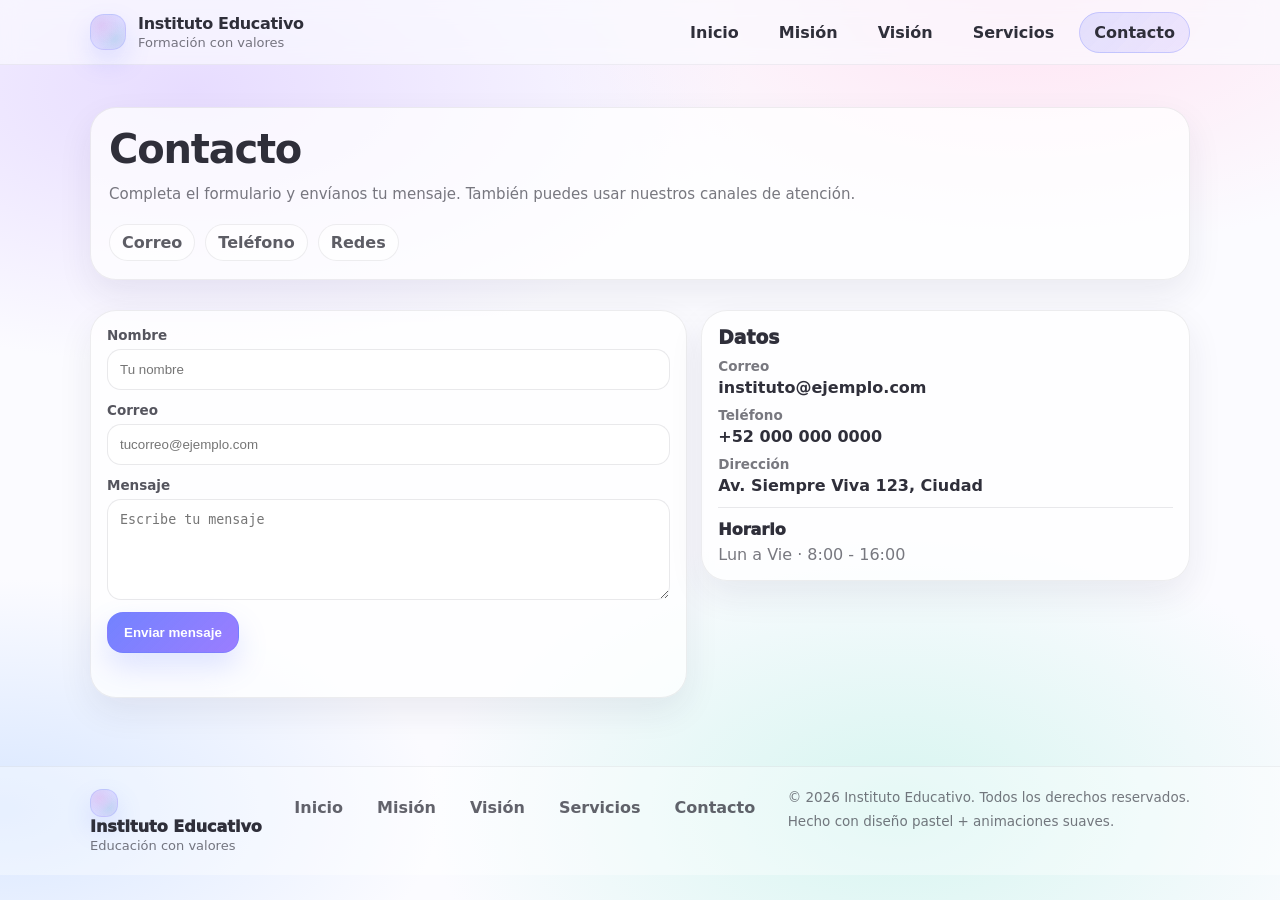
==== pages/contacto.html @ d0114185 "nuevo" ====
<!doctype html>
<html lang="es">
<head>
  <meta charset="utf-8" />
  <meta name="viewport" content="width=device-width, initial-scale=1" />
  <title>Instituto | Contacto</title>
  <link rel="stylesheet" href="../Style.css" />
</head>
<body>
  <a class="skip-link" href="#contenido">Saltar al contenido</a>

  <header class="site-header">
    <div class="container header-inner">
      <div class="brand">
        <div class="brand-mark" aria-hidden="true"></div>
        <div>
          <div class="brand-name">Instituto Educativo</div>
          <div class="brand-tag">Formación con valores</div>
        </div>
      </div>

      <button class="nav-toggle" id="navToggle" aria-label="Abrir menú" aria-expanded="false" aria-controls="siteNav">
        <span class="nav-toggle-lines" aria-hidden="true"></span>
      </button>

      <nav class="site-nav" id="siteNav" aria-label="Navegación principal">
        <ul class="nav-list">
          <li><a class="nav-link" href="../index.html" data-route="inicio">Inicio</a></li>
          <li><a class="nav-link" href="./mision.html" data-route="mision">Misión</a></li>
          <li><a class="nav-link" href="./vision.html" data-route="vision">Visión</a></li>
          <li><a class="nav-link" href="./servicios.html" data-route="servicios">Servicios</a></li>
          <li><a class="nav-link active" href="./contacto.html" data-route="contacto">Contacto</a></li>
        </ul>
      </nav>
    </div>
  </header>

  <main id="contenido" class="site-main">
    <section class="page-hero">
      <div class="container">
        <div class="page-hero-card card reveal">
          <h1>Contacto</h1>
          <p>
            Completa el formulario y envíanos tu mensaje. También puedes usar nuestros canales de atención.
          </p>
          <div class="pill-row" aria-label="Canales">
            <span class="pill">Correo</span>
            <span class="pill">Teléfono</span>
            <span class="pill">Redes</span>
          </div>
        </div>
      </div>
    </section>

    <section class="section">
      <div class="container">
        <div class="contact-grid">
          <form class="contact-card card reveal" id="contactForm">
            <div class="form-row">
              <label for="nombre">Nombre</label>
              <input id="nombre" name="nombre" type="text" placeholder="Tu nombre" required />
            </div>
            <div class="form-row">
              <label for="correo">Correo</label>
              <input id="correo" name="correo" type="email" placeholder="tucorreo@ejemplo.com" required />
            </div>
            <div class="form-row">
              <label for="mensaje">Mensaje</label>
              <textarea id="mensaje" name="mensaje" rows="5" placeholder="Escribe tu mensaje" required></textarea>
            </div>
            <button class="btn btn-primary" type="submit">Enviar mensaje</button>
            <p class="form-note muted" id="formNote" aria-live="polite"></p>
          </form>

          <aside class="contact-aside card reveal">
            <h3>Datos</h3>
            <div class="aside-item">
              <div class="aside-label">Correo</div>
              <div class="aside-value">instituto@ejemplo.com</div>
            </div>
            <div class="aside-item">
              <div class="aside-label">Teléfono</div>
              <div class="aside-value">+52 000 000 0000</div>
            </div>
            <div class="aside-item">
              <div class="aside-label">Dirección</div>
              <div class="aside-value">Av. Siempre Viva 123, Ciudad</div>
            </div>
            <div class="aside-divider"></div>
            <div class="aside-callout">
              <div class="aside-callout-title">Horario</div>
              <div class="muted">Lun a Vie · 8:00 - 16:00</div>
            </div>
          </aside>
        </div>
      </div>
    </section>
  </main>

  <footer class="site-footer">
    <div class="container footer-inner">
      <div class="footer-brand">
        <div class="brand-mark small" aria-hidden="true"></div>
        <div>
          <div class="footer-title">Instituto Educativo</div>
          <div class="footer-sub">Educación con valores</div>
        </div>
      </div>

      <div class="footer-links">
        <a href="../index.html">Inicio</a>
        <a href="./mision.html">Misión</a>
        <a href="./vision.html">Visión</a>
        <a href="./servicios.html">Servicios</a>
        <a href="./contacto.html">Contacto</a>
      </div>

      <div class="footer-meta">
        <div>© <span id="year"></span> Instituto Educativo. Todos los derechos reservados.</div>
        <div class="muted">Hecho con diseño pastel + animaciones suaves.</div>
      </div>
    </div>
  </footer>

  <script src="../Script.js"></script>
</body>
</html>
---- Style.css ----
:root{
  --bg: #fbfbff;
  --card: rgba(255,255,255,.72);
  --text: #2f2f3a;
  --muted: rgba(47,47,58,.65);

  /* pasteles */
  --p1:#d7f5f0; /* menta claro */
  --p2:#e7dcff; /* lavanda */
  --p3:#ffe4f3; /* rosa */
  --p4:#fff1d6; /* durazno/crema */
  --p5:#d9e7ff; /* celeste */

  --primary:#6b7cff;
  --primary-2:#8d6bff;
  --ring: rgba(107,124,255,.35);

  --shadow: 0 16px 40px rgba(35, 43, 78, .12);
  --shadow-soft: 0 10px 30px rgba(35, 43, 78, .10);
  --radius-xl: 26px;
  --radius-lg: 18px;
  --radius-md: 14px;

  --container: 1100px;
}

*{ box-sizing: border-box; }
html{ scroll-behavior: smooth; }
body{
  margin:0;
  font-family: ui-sans-serif, system-ui, -apple-system, Segoe UI, Roboto, Arial, "Noto Sans", "Helvetica Neue";
  color: var(--text);
  background:
    radial-gradient(1000px 500px at 15% 10%, var(--p2) 0%, transparent 55%),
    radial-gradient(900px 460px at 80% 0%, var(--p3) 0%, transparent 55%),
    radial-gradient(850px 520px at 70% 90%, var(--p1) 0%, transparent 55%),
    radial-gradient(800px 420px at 0% 90%, var(--p5) 0%, transparent 55%),
    var(--bg);
  min-height:100vh;
}

.container{
  width: min(var(--container), calc(100% - 40px));
  margin: 0 auto;
}

.skip-link{
  position:absolute;
  left:-999px;
  top: 10px;
  background: #fff;
  color: var(--text);
  padding: 10px 12px;
  border-radius: 12px;
  box-shadow: var(--shadow-soft);
  z-index: 999;
}
.skip-link:focus{
  left: 16px;
  outline: 3px solid var(--ring);
}

/* Header */
.site-header{
  position: sticky;
  top: 0;
  z-index: 50;
  backdrop-filter: blur(10px);
  background: rgba(251,251,255,.65);
  border-bottom: 1px solid rgba(47,47,58,.06);
}
.header-inner{
  display:flex;
  align-items:center;
  justify-content: space-between;
  padding: 14px 0;
  gap: 16px;
}

.brand{ display:flex; align-items:center; gap: 12px; }
.brand-mark{
  width: 36px; height: 36px;
  border-radius: 14px;
  background:
    linear-gradient(135deg, rgba(107,124,255,.25), rgba(141,107,255,.25)),
    radial-gradient(circle at 30% 30%, var(--p3), transparent 58%),
    radial-gradient(circle at 70% 70%, var(--p1), transparent 58%),
    rgba(255,255,255,.6);
  box-shadow: 0 12px 26px rgba(107,124,255,.18);
  border: 1px solid rgba(107,124,255,.18);
}
.brand-mark.small{ width: 28px; height: 28px; border-radius: 12px; }

.brand-name{ font-weight: 850; letter-spacing: -0.02em; }
.brand-tag{ color: var(--muted); font-size: 13px; margin-top: 2px; }

/* Nav */
.site-nav{ display:block; }
.nav-list{
  list-style:none;
  display:flex;
  gap: 10px;
  margin:0;
  padding:0;
  align-items:center;
}
.nav-link{
  text-decoration:none;
  color: var(--text);
  padding: 10px 14px;
  border-radius: 999px;
  border: 1px solid transparent;
  transition: transform .2s ease, background .2s ease, border-color .2s ease;
  font-weight: 650;
}
.nav-link:hover{
  transform: translateY(-1px);
  background: rgba(255,255,255,.6);
  border-color: rgba(107,124,255,.22);
}
.nav-link.active{
  background: linear-gradient(135deg, rgba(107,124,255,.18), rgba(141,107,255,.12));
  border-color: rgba(107,124,255,.28);
}

.nav-toggle{
  display:none;
  border: 1px solid rgba(47,47,58,.10);
  background: rgba(255,255,255,.55);
  border-radius: 14px;
  width: 44px;
  height: 44px;
  align-items:center;
  justify-content:center;
  cursor:pointer;
  box-shadow: 0 10px 24px rgba(35, 43, 78, .08);
}
.nav-toggle-lines{
  width: 18px; height: 12px;
  position: relative;
  display:block;
}
.nav-toggle-lines::before,
.nav-toggle-lines::after{
  content:"";
  position:absolute;
  left:0; right:0;
  height: 2px;
  background: rgba(47,47,58,.75);
  border-radius: 999px;
}
.nav-toggle-lines::before{ top: 0; }
.nav-toggle-lines::after{ bottom: 0; }

.nav-toggle-lines{
  background: rgba(47,47,58,.75);
  height: 2px;
  top: 0;
  border-radius: 999px;
}

/* Main */
.site-main{ padding: 26px 0 44px; }

.hero{ padding: 18px 0 14px; }
.hero-grid{
  display:grid;
  grid-template-columns: 1.2fr .8fr;
  gap: 22px;
  align-items: stretch;
}

.hero-copy{
  padding: 18px;
  border-radius: var(--radius-xl);
}

.eyebrow{
  margin:0 0 10px;
  font-weight: 750;
  color: rgba(47,47,58,.65);
}
.hero-title{
  margin:0;
  font-size: clamp(30px, 3.8vw, 44px);
  line-height: 1.05;
  letter-spacing: -0.03em;
}
.accent{
  background: linear-gradient(90deg, var(--primary), var(--primary-2));
  -webkit-background-clip: text;
  background-clip: text;
  color: transparent;
}
.hero-subtitle{
  margin: 14px 0 18px;
  color: var(--muted);
  font-size: 15.5px;
  line-height: 1.6;
}

.hero-actions{ display:flex; gap: 12px; flex-wrap: wrap; margin: 18px 0; }

.btn{
  display:inline-flex;
  align-items:center;
  justify-content:center;
  gap: 10px;
  text-decoration:none;
  padding: 12px 16px;
  border-radius: 16px;
  font-weight: 750;
  border: 1px solid rgba(47,47,58,.10);
  transition: transform .2s ease, box-shadow .2s ease, background .2s ease, border-color .2s ease;
}
.btn:focus{ outline: 3px solid var(--ring); outline-offset: 2px; }
.btn-primary{
  background: linear-gradient(135deg, rgba(107,124,255,.95), rgba(141,107,255,.88));
  color: #fff;
  border-color: rgba(107,124,255,.35);
  box-shadow: 0 14px 30px rgba(107,124,255,.20);
}
.btn-primary:hover{ transform: translateY(-2px); box-shadow: 0 18px 44px rgba(107,124,255,.25); }

.btn-ghost{
  background: rgba(255,255,255,.6);
  color: var(--text);
}
.btn-ghost:hover{ transform: translateY(-2px); background: rgba(255,255,255,.8); border-color: rgba(107,124,255,.25); }

/* Cards */
.card{
  background: var(--card);
  border: 1px solid rgba(47,47,58,.08);
  box-shadow: 0 14px 34px rgba(35, 43, 78, .08);
  border-radius: var(--radius-xl);
}

.glass{
  backdrop-filter: blur(12px);
}

.panel{
  padding: 18px;
  position: relative;
  overflow:hidden;
}
.panel::before{
  content:"";
  position:absolute;
  inset:-2px;
  background: radial-gradient(500px 200px at 20% 10%, rgba(231,220,255,.7), transparent 55%),
              radial-gradient(420px 180px at 90% 60%, rgba(255,228,243,.6), transparent 55%);
  opacity:.9;
  z-index:0;
}
.panel > *{ position:relative; z-index:1; }

.panel-title{ font-weight: 900; margin-bottom: 10px; }
.value-list{ margin: 0; padding-left: 18px; color: rgba(47,47,58,.72); }
.value-list li{ margin: 8px 0; }
.panel-foot{ margin-top: 14px; color: var(--muted); font-size: 13.5px; }

.hero-visual{ position:relative; min-height: 360px; }

.blob{
  position:absolute;
  width: 210px; height: 210px;
  border-radius: 999px;
  filter: blur(0px);
  opacity: .85;
  animation: floaty 7s ease-in-out infinite;
}
.blob-1{ background: radial-gradient(circle at 30% 30%, rgba(255,228,243,.95), rgba(255,228,243,.10) 60%), rgba(255,228,243,.2); left: -18px; top: 10px; animation-duration: 7.5s; }
.blob-2{ background: radial-gradient(circle at 30% 30%, rgba(231,220,255,.95), rgba(231,220,255,.10) 60%), rgba(231,220,255,.2); right: -10px; top: 40px; animation-duration: 6.7s; }
.blob-3{ background: radial-gradient(circle at 30% 30%, rgba(215,245,240,.95), rgba(215,245,240,.10) 60%), rgba(215,245,240,.2); left: 30px; bottom: -30px; animation-duration: 8.2s; }

@keyframes floaty{
  0%,100%{ transform: translateY(0) translateX(0) scale(1); }
  50%{ transform: translateY(-10px) translateX(8px) scale(1.02); }
}

.hero-visual .panel{ position:absolute; inset: 66px 0 0 0; margin: 0 auto; width: calc(100% - 10px); }

.hero-stats{
  display:flex;
  gap: 12px;
  flex-wrap: wrap;
  margin-top: 18px;
}
.stat{ padding: 14px 16px; border-radius: 18px; width: 160px; }
.stat-value{ font-weight: 950; font-size: 22px; letter-spacing: -0.02em; }
.stat-label{ color: var(--muted); margin-top: 6px; font-size: 13.5px; }

.section{ padding: 24px 0; }
.section-head{ display:flex; align-items:flex-end; justify-content: space-between; gap: 14px; margin-bottom: 16px; }
.section-title{ margin:0; font-size: 22px; font-weight: 950; letter-spacing:-0.02em; }
.section-subtitle{ margin:0; color: var(--muted); font-size: 14.5px; }

.cards-grid{
  display:grid;
  grid-template-columns: repeat(4, 1fr);
  gap: 14px;
}
.info-card{ padding: 16px; border-radius: var(--radius-xl); }
.info-card h3{ margin: 8px 0 8px; font-size: 16px; font-weight: 900; }
.info-card p{ margin: 0 0 14px; color: var(--muted); line-height:1.55; font-size: 14.5px; }

.text-link{ text-decoration:none; font-weight: 850; color: var(--primary); }
.text-link:hover{ text-decoration: underline; }

.reveal{ opacity: 0; transform: translateY(14px); }
.reveal.is-visible{ opacity: 1; transform: translateY(0); transition: opacity .6s ease, transform .6s ease; }

/* Page hero */
.page-hero{ padding: 16px 0 6px; }
.page-hero-card{ padding: 18px; }
.page-hero-card h1{ margin: 0 0 10px; font-size: clamp(28px, 3.5vw, 40px); letter-spacing: -0.03em; }
.page-hero-card p{ margin: 0 0 16px; color: var(--muted); line-height: 1.7; font-size: 15px; }

.pill-row{ display:flex; flex-wrap: wrap; gap: 10px; }
.pill{
  padding: 8px 12px;
  border-radius: 999px;
  background: rgba(255,255,255,.62);
  border: 1px solid rgba(47,47,58,.08);
  font-weight: 750;
  color: rgba(47,47,58,.78);
}

/* Contact */
.contact-grid{ display:grid; grid-template-columns: 1.1fr .9fr; gap: 14px; align-items:start; }
.contact-card{ padding: 16px; }
.form-row{ display:flex; flex-direction:column; gap: 6px; margin-bottom: 12px; }
label{ font-weight: 800; font-size: 13.5px; color: rgba(47,47,58,.82); }
input, textarea{
  width:100%;
  padding: 12px 12px;
  border-radius: 14px;
  border: 1px solid rgba(47,47,58,.10);
  background: rgba(255,255,255,.7);
  outline: none;
}
input:focus, textarea:focus{ border-color: rgba(107,124,255,.35); box-shadow: 0 0 0 4px rgba(107,124,255,.14); }
.form-note{ margin: 10px 0 0; min-height: 18px; }

.contact-aside{ padding: 16px; }
.contact-aside h3{ margin: 0 0 10px; font-weight: 950; }
.aside-item{ margin: 10px 0; }
.aside-label{ color: var(--muted); font-size: 13.5px; font-weight: 750; }
.aside-value{ font-weight: 850; margin-top: 4px; }
.aside-divider{ height:1px; background: rgba(47,47,58,.10); margin: 12px 0; }
.aside-callout-title{ font-weight: 950; margin-bottom: 6px; }

.cta-row{ margin-top: 14px; }
.cta{ padding: 18px; display:flex; align-items:flex-start; justify-content: space-between; gap: 14px; }
.cta-title{ font-weight: 950; font-size: 18px; }
.cta-sub{ color: var(--muted); margin-top: 6px; }

.site-footer{
  border-top: 1px solid rgba(47,47,58,.06);
  padding: 22px 0;
  background: rgba(255,255,255,.35);
}
.footer-inner{ display:flex; align-items:flex-start; justify-content: space-between; gap: 18px; flex-wrap: wrap; }
.footer-links{ display:flex; gap: 12px; flex-wrap: wrap; }
.footer-links a{ color: rgba(47,47,58,.75); text-decoration:none; font-weight: 800; padding: 8px 10px; border-radius: 14px; border: 1px solid transparent; }
.footer-links a:hover{ background: rgba(255,255,255,.65); border-color: rgba(107,124,255,.22); }
.footer-meta{ color: var(--muted); font-size: 13.5px; display:flex; flex-direction:column; gap: 8px; }
.muted{ color: var(--muted); }
.footer-sub{ color: var(--muted); font-size: 13px; margin-top: 2px; }
.footer-title{ font-weight: 950; }

/* Responsive */
@media (max-width: 980px){
  .hero-grid{ grid-template-columns: 1fr; }
  .hero-visual{ min-height: 320px; }
  .cards-grid{ grid-template-columns: repeat(2, 1fr); }
  .contact-grid{ grid-template-columns: 1fr; }
}

@media (max-width: 720px){
  .site-nav{ display:none; }
  .nav-toggle{ display:flex; }

  /* Mobile menu */
  .site-nav.is-open{
    display:block;
    position:absolute;
    left: 20px;
    right: 20px;
    top: 78px;
    background: rgba(255,255,255,.75);
    backdrop-filter: blur(12px);
    border: 1px solid rgba(47,47,58,.08);
    border-radius: var(--radius-xl);
    padding: 14px;
    box-shadow: var(--shadow);
  }
  .nav-list{ flex-direction: column; align-items: stretch; }
  .nav-link{ width:100%; text-align:center; }

  .cards-grid{ grid-template-columns: 1fr; }
  .hero-stats{ gap: 10px; }
  .stat{ width: 100%; }
  .section-head{ flex-direction:column; align-items:flex-start; }
  .cta{ flex-direction:column; align-items:flex-start; }
}
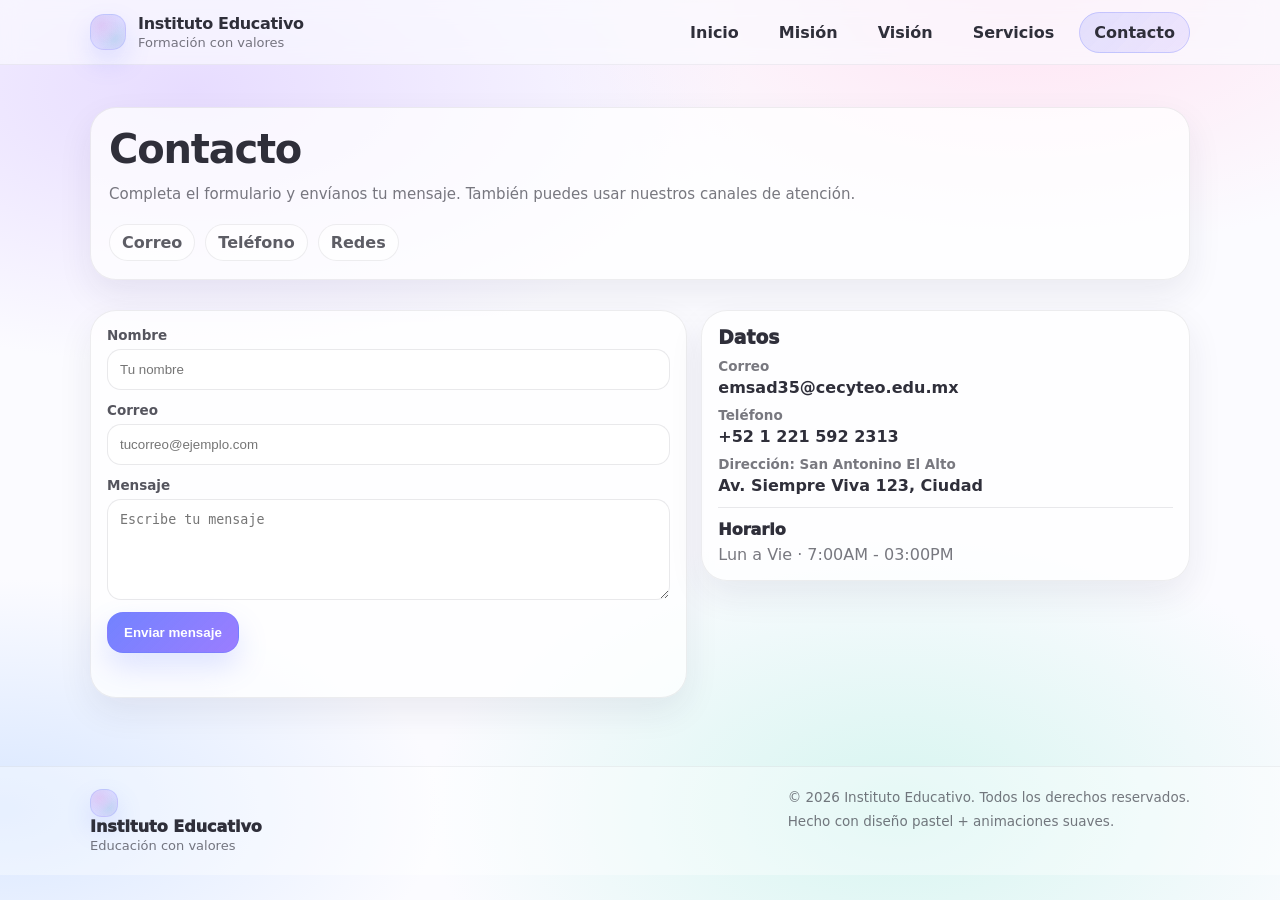
==== commit 57949de1: "hi" ====
--- a/pages/contacto.html
+++ b/pages/contacto.html
@@ -76,20 +76,20 @@
             <h3>Datos</h3>
             <div class="aside-item">
               <div class="aside-label">Correo</div>
-              <div class="aside-value">instituto@ejemplo.com</div>
+              <div class="aside-value">emsad35@cecyteo.edu.mx</div>
             </div>
             <div class="aside-item">
               <div class="aside-label">Teléfono</div>
-              <div class="aside-value">+52 000 000 0000</div>
+              <div class="aside-value">+52 1 221 592 2313</div>
             </div>
             <div class="aside-item">
-              <div class="aside-label">Dirección</div>
+              <div class="aside-label">Dirección: San Antonino El Alto</div>
               <div class="aside-value">Av. Siempre Viva 123, Ciudad</div>
             </div>
             <div class="aside-divider"></div>
             <div class="aside-callout">
               <div class="aside-callout-title">Horario</div>
-              <div class="muted">Lun a Vie · 8:00 - 16:00</div>
+              <div class="muted">Lun a Vie · 7:00AM - 03:00PM</div>
             </div>
           </aside>
         </div>
@@ -107,13 +107,7 @@
         </div>
       </div>
 
-      <div class="footer-links">
-        <a href="../index.html">Inicio</a>
-        <a href="./mision.html">Misión</a>
-        <a href="./vision.html">Visión</a>
-        <a href="./servicios.html">Servicios</a>
-        <a href="./contacto.html">Contacto</a>
-      </div>
+     
 
       <div class="footer-meta">
         <div>© <span id="year"></span> Instituto Educativo. Todos los derechos reservados.</div>
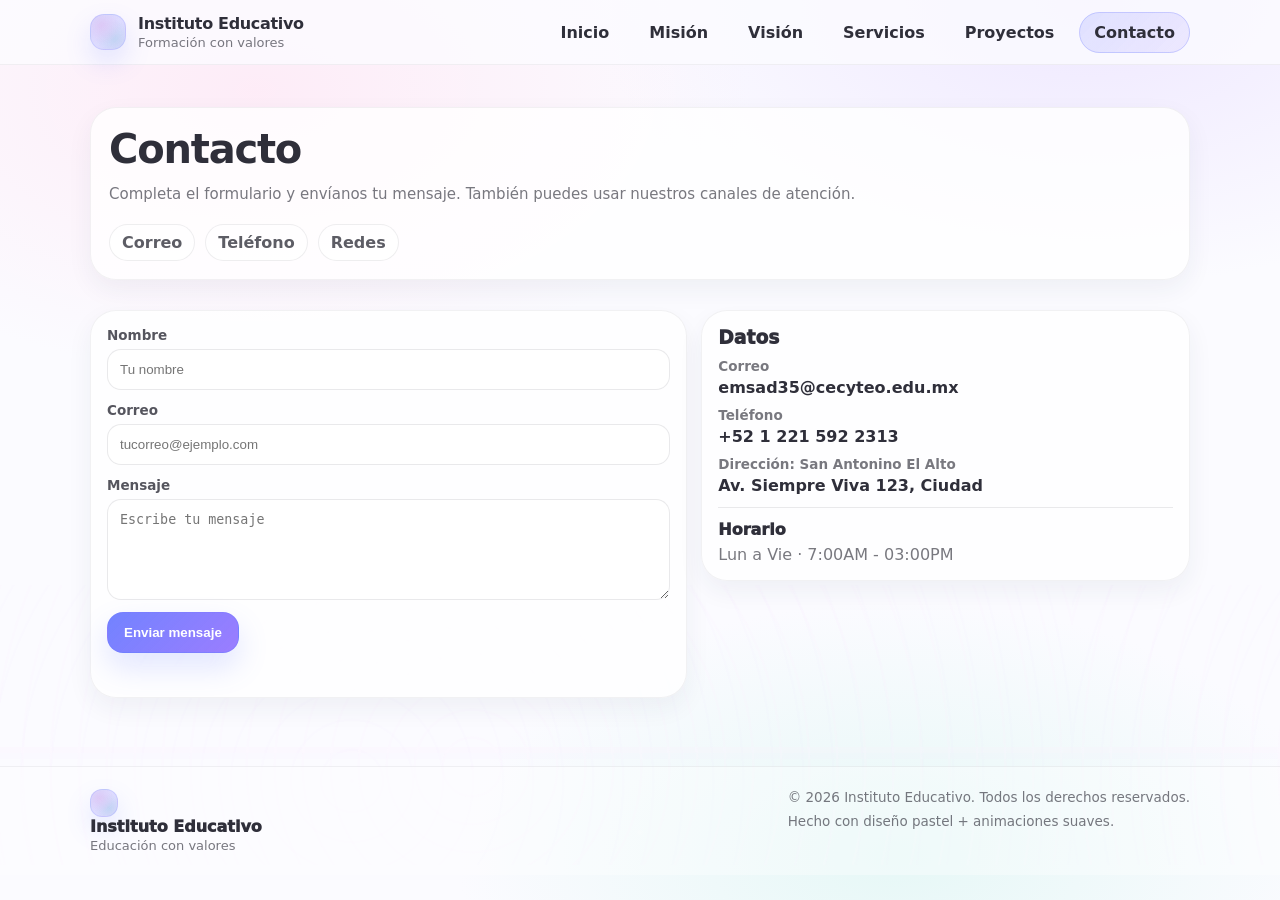
==== commit 5744d446: "u" ====
--- a/pages/contacto.html
+++ b/pages/contacto.html
@@ -7,7 +7,13 @@
   <link rel="stylesheet" href="../Style.css" />
 </head>
 <body>
+  <div class="waves-bg" aria-hidden="true">
+    <div class="waves-layer waves-1"></div>
+    <div class="waves-layer waves-2"></div>
+  </div>
+
   <a class="skip-link" href="#contenido">Saltar al contenido</a>
+
 
   <header class="site-header">
     <div class="container header-inner">
@@ -29,7 +35,9 @@
           <li><a class="nav-link" href="./mision.html" data-route="mision">Misión</a></li>
           <li><a class="nav-link" href="./vision.html" data-route="vision">Visión</a></li>
           <li><a class="nav-link" href="./servicios.html" data-route="servicios">Servicios</a></li>
+          <li><a class="nav-link" href="./proyectos.html" data-route="proyectos">Proyectos</a></li>
           <li><a class="nav-link active" href="./contacto.html" data-route="contacto">Contacto</a></li>
+
         </ul>
       </nav>
     </div>
--- a/Style.css
+++ b/Style.css
@@ -30,14 +30,97 @@
   margin:0;
   font-family: ui-sans-serif, system-ui, -apple-system, Segoe UI, Roboto, Arial, "Noto Sans", "Helvetica Neue";
   color: var(--text);
+
+  /* Fondo pastel animado (rosa/azul/morados) */
   background:
-    radial-gradient(1000px 500px at 15% 10%, var(--p2) 0%, transparent 55%),
-    radial-gradient(900px 460px at 80% 0%, var(--p3) 0%, transparent 55%),
-    radial-gradient(850px 520px at 70% 90%, var(--p1) 0%, transparent 55%),
-    radial-gradient(800px 420px at 0% 90%, var(--p5) 0%, transparent 55%),
+    radial-gradient(900px 520px at 20% 10%, rgba(255,228,243,.65) 0%, rgba(255,255,255,0) 55%),
+    radial-gradient(900px 520px at 85% 0%, rgba(231,220,255,.62) 0%, rgba(255,255,255,0) 55%),
+    radial-gradient(800px 460px at 70% 95%, rgba(215,245,240,.58) 0%, rgba(255,255,255,0) 55%),
     var(--bg);
+
   min-height:100vh;
-}
+  background-attachment: fixed;
+  animation: bgDrift 16s ease-in-out infinite alternate;
+}
+
+@keyframes bgDrift{
+  0%{
+    background-position: 0% 0%, 100% 0%, 70% 100%, 0 0;
+    filter: saturate(1) brightness(1);
+  }
+  100%{
+    background-position: 10% 20%, 90% 5%, 60% 90%, 0 0;
+    filter: saturate(1.06) brightness(1.02);
+  }
+}
+
+/* Ondas suaves detrás del contenido */
+.waves-bg{
+  position: fixed;
+  inset: 0;
+  pointer-events: none;
+  z-index: -1;
+}
+.waves-layer{
+  position: absolute;
+  left: -10%;
+  right: -10%;
+  height: 55vh;
+  bottom: -20vh;
+  /* más visible para que se vean brillitos */
+  opacity: 0.55;
+  background-repeat: repeat-x;
+  background-size: 1200px 280px;
+  filter: saturate(1.06) brightness(1.05);
+  mix-blend-mode: normal;
+}
+
+
+/* línea/contorno brillante */
+.waves-layer::before{
+  content:"";
+  position:absolute;
+  inset: 0;
+  background:
+    radial-gradient(circle at 20% 50%, rgba(255,255,255,.65) 0 2px, transparent 3px),
+    radial-gradient(circle at 50% 50%, rgba(255,255,255,.55) 0 2px, transparent 3px),
+    radial-gradient(circle at 80% 50%, rgba(255,255,255,.45) 0 2px, transparent 3px);
+  opacity: .55;
+  filter: blur(1px);
+}
+
+.waves-1{
+  background-image:
+    linear-gradient(transparent 0 58%, rgba(255,228,243,.28) 58% 60%, transparent 60%),
+    repeating-radial-gradient(circle at 50% 65%, rgba(255,228,243,.25) 0 2px, transparent 3px 28px);
+  animation: waveMove1 12s ease-in-out infinite;
+}
+.waves-2{
+  opacity: 0.25;
+  background-image:
+    linear-gradient(transparent 0 60%, rgba(231,220,255,.30) 60% 62%, transparent 62%),
+    repeating-radial-gradient(circle at 40% 70%, rgba(231,220,255,.22) 0 2px, transparent 3px 30px);
+  animation: waveMove2 16s ease-in-out infinite;
+}
+
+@keyframes waveMove1{
+  0%{ transform: translateX(0) translateY(0); }
+  50%{ transform: translateX(-3%) translateY(-10px); }
+  100%{ transform: translateX(0) translateY(0); }
+}
+@keyframes waveMove2{
+  0%{ transform: translateX(0) translateY(0); }
+  50%{ transform: translateX(3%) translateY(-14px); }
+  100%{ transform: translateX(0) translateY(0); }
+}
+
+@media (prefers-reduced-motion: reduce){
+  .waves-layer{ animation: none !important; }
+  body{ animation: none !important; }
+}
+
+
+
 
 .container{
   width: min(var(--container), calc(100% - 40px));
@@ -65,10 +148,11 @@
   position: sticky;
   top: 0;
   z-index: 50;
-  backdrop-filter: blur(10px);
-  background: rgba(251,251,255,.65);
+  backdrop-filter: blur(0px);
+  background: rgba(251,251,255,.78);
   border-bottom: 1px solid rgba(47,47,58,.06);
 }
+
 .header-inner{
   display:flex;
   align-items:center;
@@ -230,15 +314,18 @@
 
 /* Cards */
 .card{
-  background: var(--card);
-  border: 1px solid rgba(47,47,58,.08);
-  box-shadow: 0 14px 34px rgba(35, 43, 78, .08);
+  background: rgba(255,255,255,.78);
+  border: 1px solid rgba(47,47,58,.06);
+  box-shadow: 0 10px 26px rgba(35, 43, 78, .06);
   border-radius: var(--radius-xl);
 }
 
+
 .glass{
-  backdrop-filter: blur(12px);
-}
+  /* menos efecto para que se vea más simple */
+  backdrop-filter: blur(6px);
+}
+
 
 .panel{
   padding: 18px;
@@ -268,17 +355,23 @@
   width: 210px; height: 210px;
   border-radius: 999px;
   filter: blur(0px);
-  opacity: .85;
-  animation: floaty 7s ease-in-out infinite;
-}
-.blob-1{ background: radial-gradient(circle at 30% 30%, rgba(255,228,243,.95), rgba(255,228,243,.10) 60%), rgba(255,228,243,.2); left: -18px; top: 10px; animation-duration: 7.5s; }
-.blob-2{ background: radial-gradient(circle at 30% 30%, rgba(231,220,255,.95), rgba(231,220,255,.10) 60%), rgba(231,220,255,.2); right: -10px; top: 40px; animation-duration: 6.7s; }
-.blob-3{ background: radial-gradient(circle at 30% 30%, rgba(215,245,240,.95), rgba(215,245,240,.10) 60%), rgba(215,245,240,.2); left: 30px; bottom: -30px; animation-duration: 8.2s; }
-
+  opacity: .12;
+  animation: none;
+}
+
+
+.blob-1{ background: radial-gradient(circle at 30% 30%, rgba(255,228,243,.65), rgba(255,228,243,.06) 60%), rgba(255,228,243,.10); left: -18px; top: 10px; animation-duration: 7.5s; }
+.blob-2{ background: radial-gradient(circle at 30% 30%, rgba(231,220,255,.60), rgba(231,220,255,.06) 60%), rgba(231,220,255,.10); right: -10px; top: 40px; animation-duration: 6.7s; }
+.blob-3{ background: radial-gradient(circle at 30% 30%, rgba(215,245,240,.60), rgba(215,245,240,.06) 60%), rgba(215,245,240,.10); left: 30px; bottom: -30px; animation-duration: 8.2s; }
+
+
+/* Animación deshabilitada (las blobs ahora son estáticas). */
 @keyframes floaty{
   0%,100%{ transform: translateY(0) translateX(0) scale(1); }
-  50%{ transform: translateY(-10px) translateX(8px) scale(1.02); }
-}
+  50%{ transform: translateY(-6px) translateX(4px) scale(1.01); }
+}
+
+
 
 .hero-visual .panel{ position:absolute; inset: 66px 0 0 0; margin: 0 auto; width: calc(100% - 10px); }
 
@@ -288,7 +381,7 @@
   flex-wrap: wrap;
   margin-top: 18px;
 }
-.stat{ padding: 14px 16px; border-radius: 18px; width: 160px; }
+.stat{ padding: 14px 16px; border-radius: 18px; flex: 1 1 160px; min-width: 160px; display:flex; flex-direction:column; align-items:flex-start; justify-content:center; }
 .stat-value{ font-weight: 950; font-size: 22px; letter-spacing: -0.02em; }
 .stat-label{ color: var(--muted); margin-top: 6px; font-size: 13.5px; }
 
@@ -309,8 +402,10 @@
 .text-link{ text-decoration:none; font-weight: 850; color: var(--primary); }
 .text-link:hover{ text-decoration: underline; }
 
-.reveal{ opacity: 0; transform: translateY(14px); }
-.reveal.is-visible{ opacity: 1; transform: translateY(0); transition: opacity .6s ease, transform .6s ease; }
+.reveal{ opacity: 0; transform: translateY(6px); }
+.reveal.is-visible{ opacity: 1; transform: translateY(0); transition: opacity .35s ease, transform .35s ease; }
+
+
 
 /* Page hero */
 .page-hero{ padding: 16px 0 6px; }
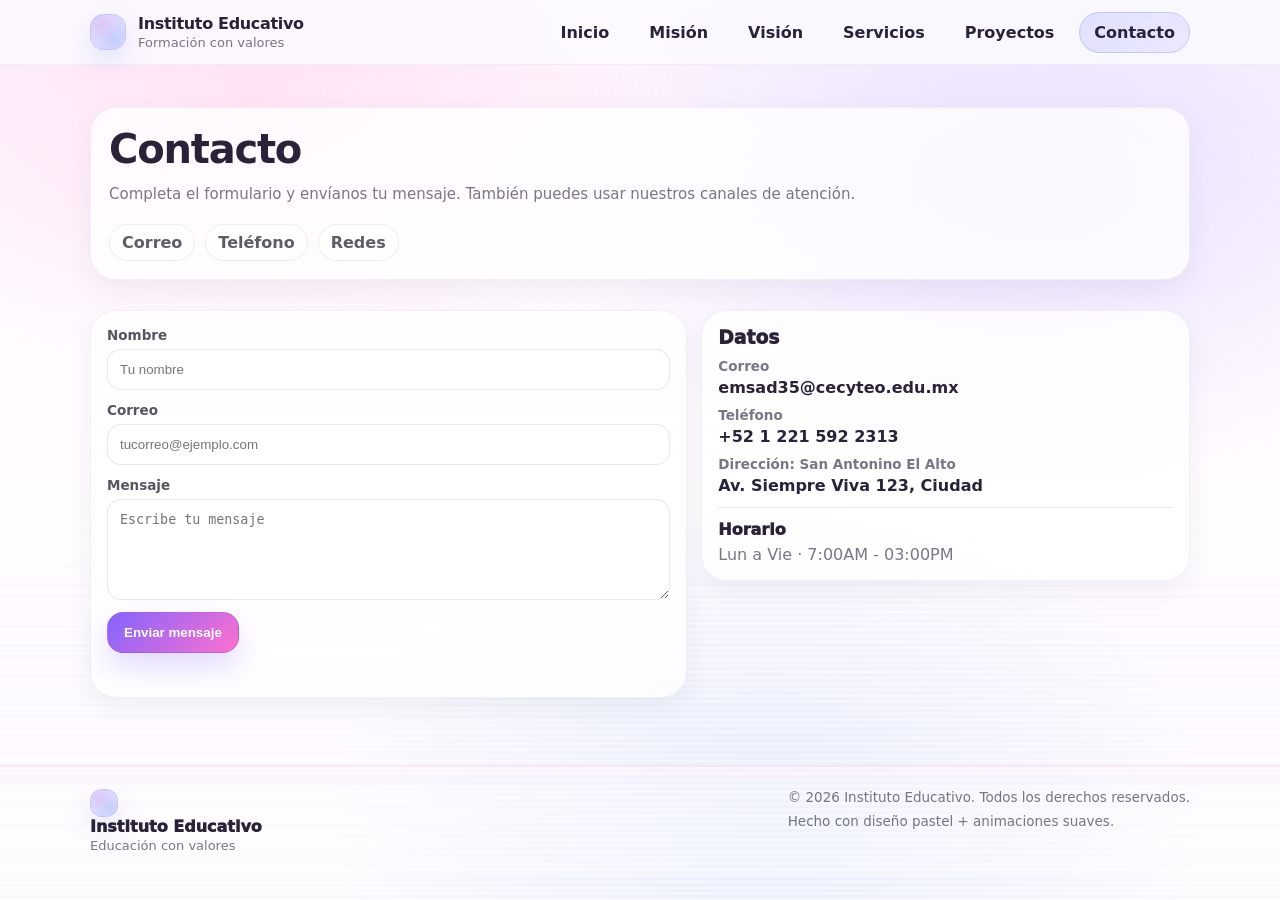
==== commit 193e9085: "nhgr" ====
--- a/pages/contacto.html
+++ b/pages/contacto.html
@@ -8,9 +8,10 @@
 </head>
 <body>
   <div class="waves-bg" aria-hidden="true">
-    <div class="waves-layer waves-1"></div>
-    <div class="waves-layer waves-2"></div>
+    <div class="waves-layer waves-1" style="opacity:1"></div>
+    <div class="waves-layer waves-2" style="opacity:1"></div>
   </div>
+
 
   <a class="skip-link" href="#contenido">Saltar al contenido</a>
 
--- a/Style.css
+++ b/Style.css
@@ -1,19 +1,20 @@
 :root{
-  --bg: #fbfbff;
-  --card: rgba(255,255,255,.72);
-  --text: #2f2f3a;
-  --muted: rgba(47,47,58,.65);
-
-  /* pasteles */
-  --p1:#d7f5f0; /* menta claro */
-  --p2:#e7dcff; /* lavanda */
-  --p3:#ffe4f3; /* rosa */
-  --p4:#fff1d6; /* durazno/crema */
-  --p5:#d9e7ff; /* celeste */
-
-  --primary:#6b7cff;
-  --primary-2:#8d6bff;
-  --ring: rgba(107,124,255,.35);
+  --bg: #fff7ff;
+  --card: rgba(255,255,255,.78);
+  --text: #2a2238;
+  --muted: rgba(42,34,56,.62);
+
+  /* pasteles (rosa/morado/azul) */
+  --p1:#d6f0ff; /* azul cielo */
+  --p2:#e6dbff; /* lavanda */
+  --p3:#ffe0f4; /* rosa */
+  --p4:#fff0fb; /* rosa crema */
+  --p5:#cfe2ff; /* azul claro */
+
+  --primary:#7b5cff; /* morado */
+  --primary-2:#ff5cc8; /* rosa */
+  --ring: rgba(123,92,255,.28);
+
 
   --shadow: 0 16px 40px rgba(35, 43, 78, .12);
   --shadow-soft: 0 10px 30px rgba(35, 43, 78, .10);
@@ -31,17 +32,17 @@
   font-family: ui-sans-serif, system-ui, -apple-system, Segoe UI, Roboto, Arial, "Noto Sans", "Helvetica Neue";
   color: var(--text);
 
-  /* Fondo pastel animado (rosa/azul/morados) */
+  /* Fondo pastel base (sin blanco aburrido) */
   background:
-    radial-gradient(900px 520px at 20% 10%, rgba(255,228,243,.65) 0%, rgba(255,255,255,0) 55%),
-    radial-gradient(900px 520px at 85% 0%, rgba(231,220,255,.62) 0%, rgba(255,255,255,0) 55%),
-    radial-gradient(800px 460px at 70% 95%, rgba(215,245,240,.58) 0%, rgba(255,255,255,0) 55%),
-    var(--bg);
+    radial-gradient(900px 520px at 15% 0%, rgba(255,224,244,.75) 0%, rgba(255,255,255,0) 55%),
+    radial-gradient(900px 520px at 85% 10%, rgba(230,219,255,.75) 0%, rgba(255,255,255,0) 55%),
+    radial-gradient(850px 500px at 60% 95%, rgba(207,226,255,.65) 0%, rgba(255,255,255,0) 55%),
+    linear-gradient(180deg, rgba(255,247,255,.95) 0%, rgba(255,247,255,.75) 60%, rgba(255,247,255,.92) 100%);
 
   min-height:100vh;
   background-attachment: fixed;
-  animation: bgDrift 16s ease-in-out infinite alternate;
-}
+}
+
 
 @keyframes bgDrift{
   0%{
@@ -61,53 +62,91 @@
   pointer-events: none;
   z-index: -1;
 }
+
+/* Fondo animado con ondas */
+.waves-bg{
+  background:
+    radial-gradient(900px 520px at 20% 10%, rgba(255,224,244,.85) 0%, transparent 55%),
+    radial-gradient(900px 560px at 80% 20%, rgba(230,219,255,.80) 0%, transparent 55%),
+    radial-gradient(800px 560px at 60% 90%, rgba(207,226,255,.70) 0%, transparent 55%),
+    linear-gradient(180deg, rgba(255,247,255,.65) 0%, rgba(255,255,255,.92) 100%);
+}
+
 .waves-layer{
   position: absolute;
   left: -10%;
   right: -10%;
   height: 55vh;
   bottom: -20vh;
-  /* más visible para que se vean brillitos */
-  opacity: 0.55;
+  opacity: 0.95;
   background-repeat: repeat-x;
-  background-size: 1200px 280px;
-  filter: saturate(1.06) brightness(1.05);
-  mix-blend-mode: normal;
-}
-
-
-/* línea/contorno brillante */
+  background-size: 1400px 320px;
+  filter: saturate(1.05) brightness(1.05);
+}
+
+/* Brillos/contorno */
 .waves-layer::before{
   content:"";
   position:absolute;
   inset: 0;
+  /* Solo crestas horizontales (nada de círculos) */
   background:
-    radial-gradient(circle at 20% 50%, rgba(255,255,255,.65) 0 2px, transparent 3px),
-    radial-gradient(circle at 50% 50%, rgba(255,255,255,.55) 0 2px, transparent 3px),
-    radial-gradient(circle at 80% 50%, rgba(255,255,255,.45) 0 2px, transparent 3px);
-  opacity: .55;
-  filter: blur(1px);
-}
+    repeating-linear-gradient(
+      180deg,
+      transparent 0px,
+      rgba(255,255,255,.55) 2px,
+      transparent 6px
+    );
+  opacity: .65;
+  filter: blur(0.4px);
+}
+
+
+/* Intensificar el brillo del oleaje */
+.waves-1{ filter: drop-shadow(0 0 10px rgba(255,228,243,.35)); }
+.waves-2{ filter: drop-shadow(0 0 14px rgba(231,220,255,.30)); }
+
 
 .waves-1{
+  opacity: 1;
   background-image:
-    linear-gradient(transparent 0 58%, rgba(255,228,243,.28) 58% 60%, transparent 60%),
-    repeating-radial-gradient(circle at 50% 65%, rgba(255,228,243,.25) 0 2px, transparent 3px 28px);
-  animation: waveMove1 12s ease-in-out infinite;
-}
+    /* “~~~” más marcado: líneas horizontales tipo cresta */
+    repeating-linear-gradient(
+      180deg,
+      transparent 0px,
+      rgba(255,228,243,.42) 1px,
+      transparent 2px,
+      transparent 10px
+    ),
+    /* brillo extra en la zona de cresta */
+    linear-gradient(transparent 0 56%, rgba(255,228,243,.45) 56% 60%, transparent 60%);
+
+  animation: waveMove1 9s ease-in-out infinite;
+}
+
+
 .waves-2{
-  opacity: 0.25;
+  opacity: 0.55;
   background-image:
-    linear-gradient(transparent 0 60%, rgba(231,220,255,.30) 60% 62%, transparent 62%),
-    repeating-radial-gradient(circle at 40% 70%, rgba(231,220,255,.22) 0 2px, transparent 3px 30px);
-  animation: waveMove2 16s ease-in-out infinite;
-}
+    linear-gradient(transparent 0 60%, rgba(231,220,255,.28) 60% 62.5%, transparent 62.5%),
+    /* crestas horizontales (~~~) sin círculos */
+    repeating-linear-gradient(
+      180deg,
+      transparent 0px,
+      rgba(231,220,255,.26) 1px,
+      transparent 2px,
+      transparent 12px
+    );
+  animation: waveMove2 18s ease-in-out infinite;
+}
+
 
 @keyframes waveMove1{
   0%{ transform: translateX(0) translateY(0); }
   50%{ transform: translateX(-3%) translateY(-10px); }
   100%{ transform: translateX(0) translateY(0); }
 }
+
 @keyframes waveMove2{
   0%{ transform: translateX(0) translateY(0); }
   50%{ transform: translateX(3%) translateY(-14px); }
@@ -116,8 +155,9 @@
 
 @media (prefers-reduced-motion: reduce){
   .waves-layer{ animation: none !important; }
-  body{ animation: none !important; }
-}
+}
+
+
 
 
 
@@ -299,12 +339,13 @@
 }
 .btn:focus{ outline: 3px solid var(--ring); outline-offset: 2px; }
 .btn-primary{
-  background: linear-gradient(135deg, rgba(107,124,255,.95), rgba(141,107,255,.88));
+  background: linear-gradient(135deg, rgba(123,92,255,.95), rgba(255,92,200,.88));
   color: #fff;
-  border-color: rgba(107,124,255,.35);
-  box-shadow: 0 14px 30px rgba(107,124,255,.20);
-}
-.btn-primary:hover{ transform: translateY(-2px); box-shadow: 0 18px 44px rgba(107,124,255,.25); }
+  border-color: rgba(123,92,255,.35);
+  box-shadow: 0 14px 30px rgba(123,92,255,.22);
+}
+.btn-primary:hover{ transform: translateY(-2px); box-shadow: 0 18px 44px rgba(255,92,200,.25); }
+
 
 .btn-ghost{
   background: rgba(255,255,255,.6);
@@ -404,6 +445,42 @@
 
 .reveal{ opacity: 0; transform: translateY(6px); }
 .reveal.is-visible{ opacity: 1; transform: translateY(0); transition: opacity .35s ease, transform .35s ease; }
+
+/* Estrellitas por interacción */
+.star-pop{
+  position: fixed;
+  z-index: 9999;
+  pointer-events: none;
+  left: 0;
+  top: 0;
+  border-radius: 999px;
+  background: hsla(var(--star-hue, 300), 95%, 78%, .95);
+  box-shadow: 0 0 12px hsla(var(--star-hue, 300), 95%, 70%, .55);
+  transform: translate(-50%, -50%) scale(.9);
+  animation: starPop .85s ease-out forwards;
+}
+
+@keyframes starPop{
+  0%{ opacity: 0; transform: translate(-50%, -50%) scale(.6) rotate(0deg); }
+  15%{ opacity: 1; }
+  100%{ opacity: 0; transform: translate(-50%, -90%) scale(1.35) rotate(25deg); }
+}
+
+
+
+
+.star-btn{
+  position: relative;
+  animation: btnGlow .65s ease-out 1;
+}
+
+@keyframes btnGlow{
+  0%{ box-shadow: 0 0 0 rgba(255,255,255,0); }
+  40%{ box-shadow: 0 0 0 4px rgba(123,92,255,.14); }
+  100%{ box-shadow: 0 0 0 rgba(255,255,255,0); }
+}
+
+
 
 
 
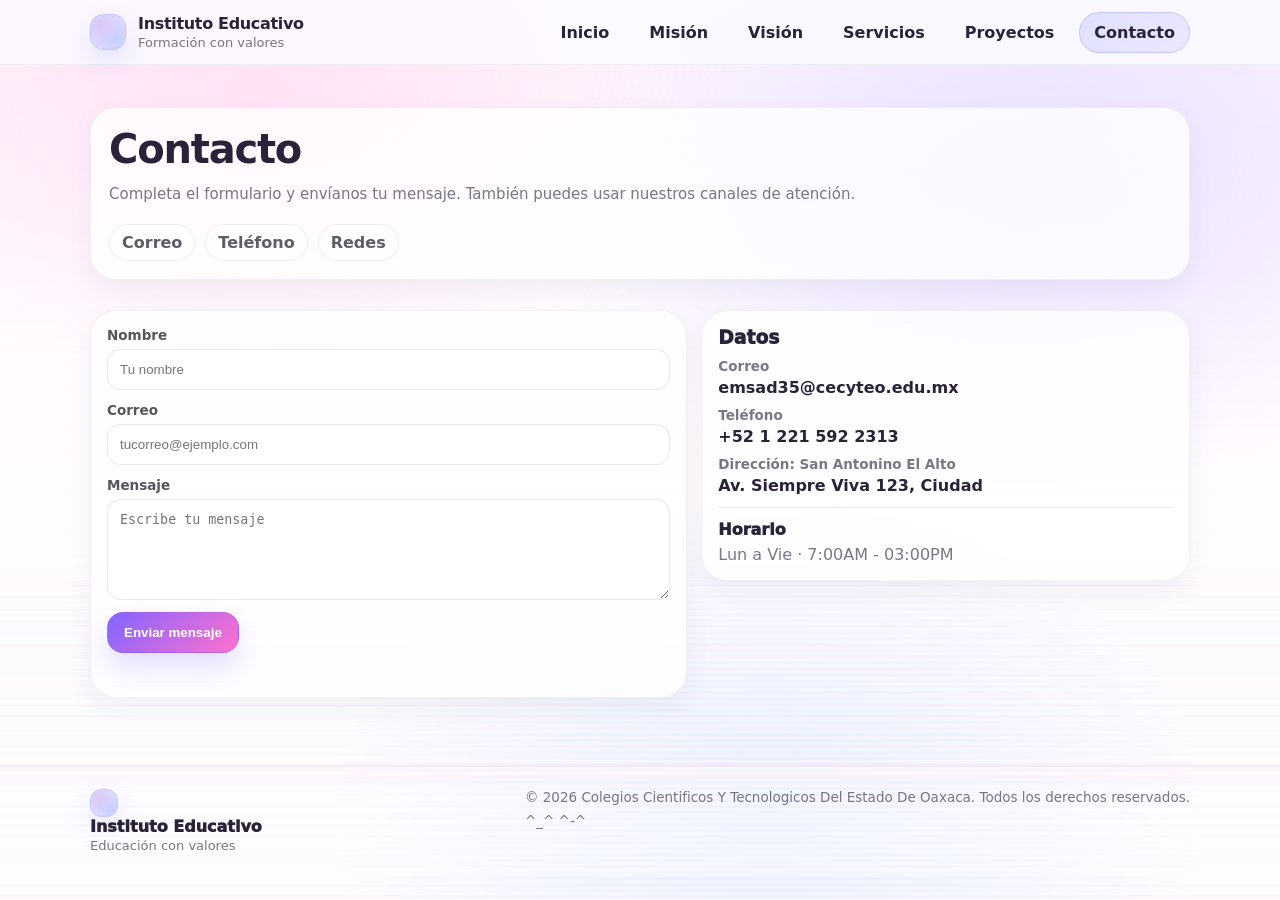
==== commit 2993e650: "nuevoooooooooooooooooooooooooooo" ====
--- a/pages/contacto.html
+++ b/pages/contacto.html
@@ -119,8 +119,8 @@
      
 
       <div class="footer-meta">
-        <div>© <span id="year"></span> Instituto Educativo. Todos los derechos reservados.</div>
-        <div class="muted">Hecho con diseño pastel + animaciones suaves.</div>
+        <div>© <span id="year"></span> Colegios Cientificos  Y Tecnologicos Del Estado De Oaxaca. Todos los derechos reservados.</div>
+        <div class="muted"> ^_^ ^-^ </div>
       </div>
     </div>
   </footer>
--- a/Style.css
+++ b/Style.css
@@ -551,9 +551,65 @@
   .contact-grid{ grid-template-columns: 1fr; }
 }
 
+/* Galería */
+.gallery-grid{
+  display:grid;
+  grid-template-columns: repeat(5, 1fr);
+  gap: 14px;
+}
+
+.gallery-item{
+  margin:0;
+  border-radius: 18px;
+  overflow:hidden;
+  border: 1px solid rgba(123,92,255,.18);
+  background: rgba(255,255,255,.55);
+  box-shadow:
+    0 10px 26px rgba(35, 43, 78, .05),
+    0 0 0 0 rgba(123,92,255,.0);
+  transform: translateY(0) scale(1);
+  transition: transform .28s ease, box-shadow .28s ease, border-color .28s ease;
+  position: relative;
+}
+.gallery-item::after{
+  content:"";
+  position:absolute;
+  inset:0;
+  background: radial-gradient(400px 160px at 20% 0%, rgba(123,92,255,.20), transparent 55%);
+  opacity: .0;
+  transition: opacity .28s ease;
+  pointer-events:none;
+}
+.gallery-item:hover{
+  transform: translateY(-6px) scale(1.01);
+  border-color: rgba(123,92,255,.35);
+  box-shadow:
+    0 16px 40px rgba(35, 43, 78, .12),
+    0 0 0 4px rgba(123,92,255,.10);
+}
+.gallery-item:hover::after{ opacity: 1; }
+.gallery-item img{
+  width:100%;
+  height: 160px;
+  object-fit: cover;
+  display:block;
+  filter: saturate(1.02) contrast(1.02);
+  transition: transform .45s ease, filter .45s ease;
+}
+.gallery-item:hover img{
+  transform: scale(1.06);
+  filter: saturate(1.10) contrast(1.05);
+}
+
+@media (max-width: 980px){
+  .gallery-grid{ grid-template-columns: repeat(2, 1fr); }
+  .gallery-item img{ height: 190px; }
+}
+
 @media (max-width: 720px){
   .site-nav{ display:none; }
   .nav-toggle{ display:flex; }
+
 
   /* Mobile menu */
   .site-nav.is-open{
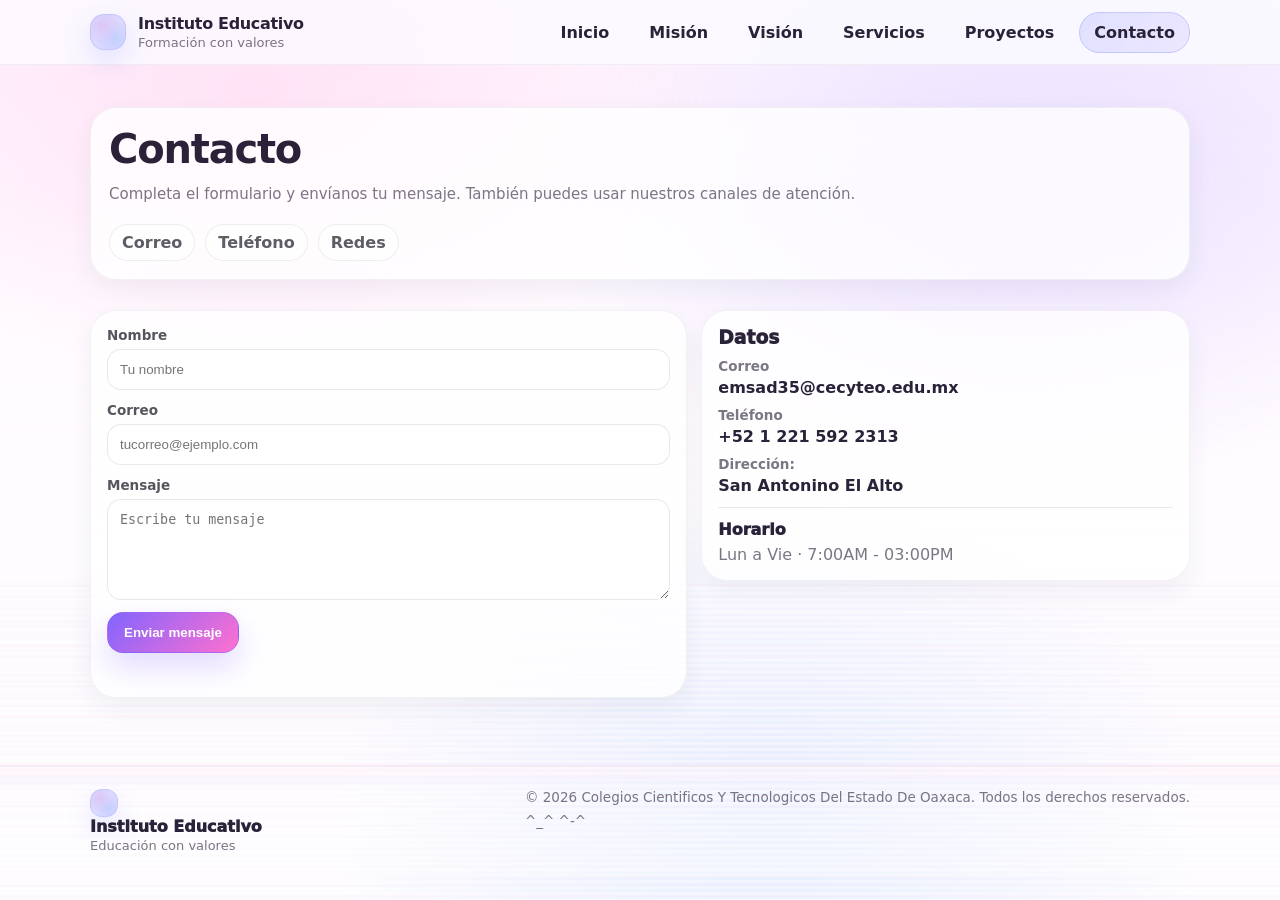
==== commit 2fdfc55b: "PROYECTO FINAL" ====
--- a/pages/contacto.html
+++ b/pages/contacto.html
@@ -92,8 +92,8 @@
               <div class="aside-value">+52 1 221 592 2313</div>
             </div>
             <div class="aside-item">
-              <div class="aside-label">Dirección: San Antonino El Alto</div>
-              <div class="aside-value">Av. Siempre Viva 123, Ciudad</div>
+              <div class="aside-label">Dirección:</div>
+              <div class="aside-value">San Antonino El Alto</div>
             </div>
             <div class="aside-divider"></div>
             <div class="aside-callout">
--- a/Style.css
+++ b/Style.css
@@ -557,6 +557,58 @@
   grid-template-columns: repeat(5, 1fr);
   gap: 14px;
 }
+
+/* PEC collage */
+.pec-collage{
+  display:grid;
+  grid-template-columns: repeat(4, 1fr);
+  gap: 12px;
+  align-items: stretch;
+}
+
+.pec-tile{
+  margin:0;
+  border-radius: 18px;
+  overflow:hidden;
+  border: 1px solid rgba(123,92,255,.22);
+  background: rgba(255,255,255,.55);
+  box-shadow: 0 10px 26px rgba(35, 43, 78, .05);
+  transform: translateY(8px) scale(.98);
+  opacity: 0;
+  transition: transform .55s ease, opacity .55s ease;
+}
+
+.pec-tile img{
+  width:100%;
+  height: 150px;
+  object-fit: cover;
+  display:block;
+  filter: saturate(1.02) contrast(1.02);
+}
+
+/* al llegar al viewport: aparece/desaparece suave */
+.reveal.pec-visible{
+  opacity: 1;
+  transform: translateY(0) scale(1);
+  animation: pecPulseIn .9s ease-out both;
+}
+
+@keyframes pecPulseIn{
+  0%{ filter: drop-shadow(0 0 0 rgba(123,92,255,0)); }
+  50%{ filter: drop-shadow(0 0 12px rgba(123,92,255,.18)); }
+  100%{ filter: drop-shadow(0 0 0 rgba(123,92,255,0)); }
+}
+
+@media (max-width: 980px){
+  .pec-collage{ grid-template-columns: repeat(2, 1fr); }
+  .pec-tile img{ height: 170px; }
+}
+
+@media (max-width: 720px){
+  .pec-collage{ grid-template-columns: 1fr; }
+  .pec-tile img{ height: 190px; }
+}
+
 
 .gallery-item{
   margin:0;
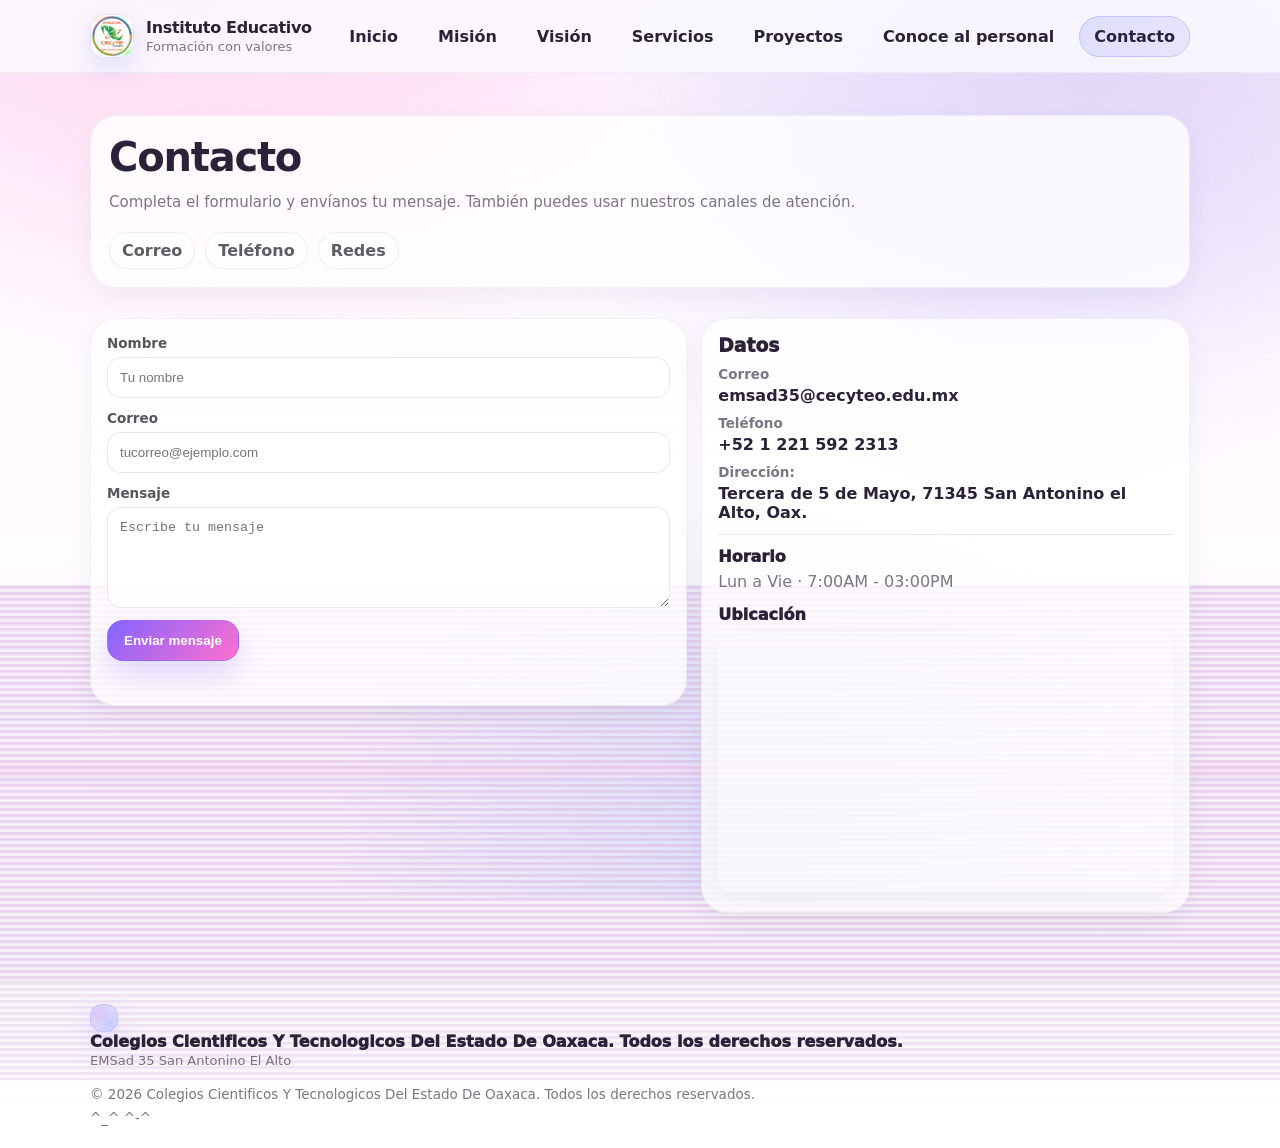
==== commit 0daa4a21: "q" ====
--- a/pages/contacto.html
+++ b/pages/contacto.html
@@ -19,14 +19,16 @@
   <header class="site-header">
     <div class="container header-inner">
       <div class="brand">
-        <div class="brand-mark" aria-hidden="true"></div>
+        <img class="brand-logo" src="../img_del_logo/images (1).jpg" alt="Logo Cecyte" />
         <div>
           <div class="brand-name">Instituto Educativo</div>
           <div class="brand-tag">Formación con valores</div>
         </div>
       </div>
 
+
       <button class="nav-toggle" id="navToggle" aria-label="Abrir menú" aria-expanded="false" aria-controls="siteNav">
+
         <span class="nav-toggle-lines" aria-hidden="true"></span>
       </button>
 
@@ -37,6 +39,7 @@
           <li><a class="nav-link" href="./vision.html" data-route="vision">Visión</a></li>
           <li><a class="nav-link" href="./servicios.html" data-route="servicios">Servicios</a></li>
           <li><a class="nav-link" href="./proyectos.html" data-route="proyectos">Proyectos</a></li>
+          <li><a class="nav-link" href="./personal.html" data-route="personal">Conoce al personal</a></li>
           <li><a class="nav-link active" href="./contacto.html" data-route="contacto">Contacto</a></li>
 
         </ul>
@@ -93,14 +96,28 @@
             </div>
             <div class="aside-item">
               <div class="aside-label">Dirección:</div>
-              <div class="aside-value">San Antonino El Alto</div>
+              <div class="aside-value">Tercera de 5 de Mayo, 71345 San Antonino el Alto, Oax.</div>
             </div>
             <div class="aside-divider"></div>
+
             <div class="aside-callout">
               <div class="aside-callout-title">Horario</div>
               <div class="muted">Lun a Vie · 7:00AM - 03:00PM</div>
             </div>
+
+            <div class="map-block" aria-label="Mapa de ubicación">
+              <div class="map-title">Ubicación</div>
+              <iframe
+                class="map-iframe"
+                loading="lazy"
+                title="Cecyte EMSaD 35 - Mapa"
+                src="https://www.google.com/maps?q=Tercera%20de%205%20de%20Mayo%2C%2071345%20San%20Antonino%20el%20Alto%2C%20Oax.&output=embed"
+                referrerpolicy="no-referrer-when-downgrade"
+                allowfullscreen>
+              </iframe>
+            </div>
           </aside>
+
         </div>
       </div>
     </section>
@@ -111,8 +128,8 @@
       <div class="footer-brand">
         <div class="brand-mark small" aria-hidden="true"></div>
         <div>
-          <div class="footer-title">Instituto Educativo</div>
-          <div class="footer-sub">Educación con valores</div>
+          <div class="footer-title">Colegios Cientificos  Y Tecnologicos Del Estado De Oaxaca. Todos los derechos reservados.</div>
+          <div class="footer-sub">EMSad 35 San Antonino El Alto</div>
         </div>
       </div>
 
--- a/Style.css
+++ b/Style.css
@@ -3,6 +3,9 @@
   --card: rgba(255,255,255,.78);
   --text: #2a2238;
   --muted: rgba(42,34,56,.62);
+
+
+
 
   /* pasteles (rosa/morado/azul) */
   --p1:#d6f0ff; /* azul cielo */
@@ -34,14 +37,17 @@
 
   /* Fondo pastel base (sin blanco aburrido) */
   background:
-    radial-gradient(900px 520px at 15% 0%, rgba(255,224,244,.75) 0%, rgba(255,255,255,0) 55%),
-    radial-gradient(900px 520px at 85% 10%, rgba(230,219,255,.75) 0%, rgba(255,255,255,0) 55%),
-    radial-gradient(850px 500px at 60% 95%, rgba(207,226,255,.65) 0%, rgba(255,255,255,0) 55%),
+    radial-gradient(900px 520px at 15% 0%, rgba(237, 118, 195, 0.75) 0%, rgba(255,255,255,0) 55%),
+    radial-gradient(900px 520px at 85% 10%, rgba(128, 98, 199, 0.75) 0%, rgba(255,255,255,0) 55%),
+    radial-gradient(850px 500px at 60% 95%, rgba(118, 168, 242, 0.65) 0%, rgba(255,255,255,0) 55%),
     linear-gradient(180deg, rgba(255,247,255,.95) 0%, rgba(255,247,255,.75) 60%, rgba(255,247,255,.92) 100%);
 
   min-height:100vh;
   background-attachment: fixed;
 }
+
+
+
 
 
 @keyframes bgDrift{
@@ -94,7 +100,7 @@
     repeating-linear-gradient(
       180deg,
       transparent 0px,
-      rgba(255,255,255,.55) 2px,
+      rgba(213, 171, 220, 0.55) 2px,
       transparent 6px
     );
   opacity: .65;
@@ -215,6 +221,16 @@
 }
 .brand-mark.small{ width: 28px; height: 28px; border-radius: 12px; }
 
+.brand-logo{
+  width: 44px;
+  height: 44px;
+  object-fit: contain;
+  border-radius: 14px;
+  box-shadow: 0 12px 26px rgba(107,124,255,.18);
+  border: 1px solid rgba(107,124,255,.18);
+}
+
+
 .brand-name{ font-weight: 850; letter-spacing: -0.02em; }
 .brand-tag{ color: var(--muted); font-size: 13px; margin-top: 2px; }
 
@@ -500,8 +516,41 @@
   color: rgba(47,47,58,.78);
 }
 
+/* Personal equipo background */
+.personal-bg{
+  position: relative;
+  height: 320px;
+  overflow: hidden;
+  border-radius: var(--radius-xl);
+  margin: 18px auto 0;
+  width: min(var(--container), calc(100% - 40px));
+  border: 1px solid rgba(123,92,255,.18);
+  box-shadow: 0 16px 40px rgba(35, 43, 78, .10);
+}
+
+
+.personal-bg-img{
+  position:absolute;
+  inset:0;
+  width:100%;
+  height:100%;
+  object-fit: cover;
+  z-index:0;
+  filter: saturate(1.04) contrast(1.04);
+}
+
+
+.personal-bg-overlay{
+  position:absolute;
+  inset:0;
+  background: linear-gradient(180deg, rgba(255,247,255,.25) 0%, rgba(255,247,255,.86) 90%);
+  z-index: 1;
+}
+
+
 /* Contact */
 .contact-grid{ display:grid; grid-template-columns: 1.1fr .9fr; gap: 14px; align-items:start; }
+
 .contact-card{ padding: 16px; }
 .form-row{ display:flex; flex-direction:column; gap: 6px; margin-bottom: 12px; }
 label{ font-weight: 800; font-size: 13.5px; color: rgba(47,47,58,.82); }
@@ -523,6 +572,17 @@
 .aside-value{ font-weight: 850; margin-top: 4px; }
 .aside-divider{ height:1px; background: rgba(47,47,58,.10); margin: 12px 0; }
 .aside-callout-title{ font-weight: 950; margin-bottom: 6px; }
+
+.map-block{ margin-top: 14px; }
+.map-title{ font-weight: 950; margin-bottom: 8px; }
+.map-iframe{
+  width: 100%;
+  height: 260px;
+  border: 0;
+  border-radius: 16px;
+  box-shadow: 0 10px 26px rgba(35, 43, 78, .06);
+}
+
 
 .cta-row{ margin-top: 14px; }
 .cta{ padding: 18px; display:flex; align-items:flex-start; justify-content: space-between; gap: 14px; }
@@ -648,6 +708,75 @@
   filter: saturate(1.02) contrast(1.02);
   transition: transform .45s ease, filter .45s ease;
 }
+
+/* Personal cards */
+.profile-img{
+  width: 66px;
+  height: 66px;
+  border-radius: 22px;
+  overflow: hidden;
+  border: 1px solid rgba(123,92,255,.22);
+  box-shadow: 0 12px 26px rgba(123,92,255,.12);
+  background: rgba(255,255,255,.6);
+  margin-bottom: 10px;
+}
+.profile-img img{
+  width: 100%;
+  height: 100%;
+  object-fit: cover;
+  display:block;
+}
+
+.staff-grid{
+  margin-top: 12px;
+  display:grid;
+  grid-template-columns: repeat(2, 1fr);
+  gap: 12px;
+}
+
+.staff-card{
+  display:flex;
+  align-items:center;
+  gap: 12px;
+  padding: 10px;
+  border-radius: 18px;
+  background: rgba(255,255,255,.55);
+  border: 1px solid rgba(47,47,58,.06);
+  box-shadow: 0 10px 26px rgba(35, 43, 78, .04);
+}
+
+.staff-card img{
+  width: 56px;
+  height: 56px;
+  border-radius: 18px;
+  object-fit: cover;
+  border: 1px solid rgba(123,92,255,.20);
+}
+
+.staff-card-body{
+  display:flex;
+  flex-direction:column;
+  gap: 2px;
+}
+
+.staff-role{
+  font-size: 12.5px;
+  color: rgba(47,47,58,.60);
+  font-weight: 800;
+}
+
+.staff-person{
+  font-size: 13.8px;
+  color: rgba(47,47,58,.90);
+  font-weight: 900;
+  line-height: 1.2;
+}
+
+@media (max-width: 980px){
+  .staff-grid{ grid-template-columns: 1fr; }
+}
+
+
 .gallery-item:hover img{
   transform: scale(1.06);
   filter: saturate(1.10) contrast(1.05);
@@ -661,7 +790,6 @@
 @media (max-width: 720px){
   .site-nav{ display:none; }
   .nav-toggle{ display:flex; }
-
 
   /* Mobile menu */
   .site-nav.is-open{
@@ -677,6 +805,21 @@
     padding: 14px;
     box-shadow: var(--shadow);
   }
+
+  /* Icono del toggle (3 líneas) */
+  .nav-toggle-lines{
+    background: transparent !important;
+    height: 2px !important;
+  }
+.nav-toggle-lines::before,
+  .nav-toggle-lines::after{
+    background: rgba(47,47,58,.75) !important;
+  }
+
+  .theme-toggle{
+    display:flex;
+  }
+
   .nav-list{ flex-direction: column; align-items: stretch; }
   .nav-link{ width:100%; text-align:center; }
 
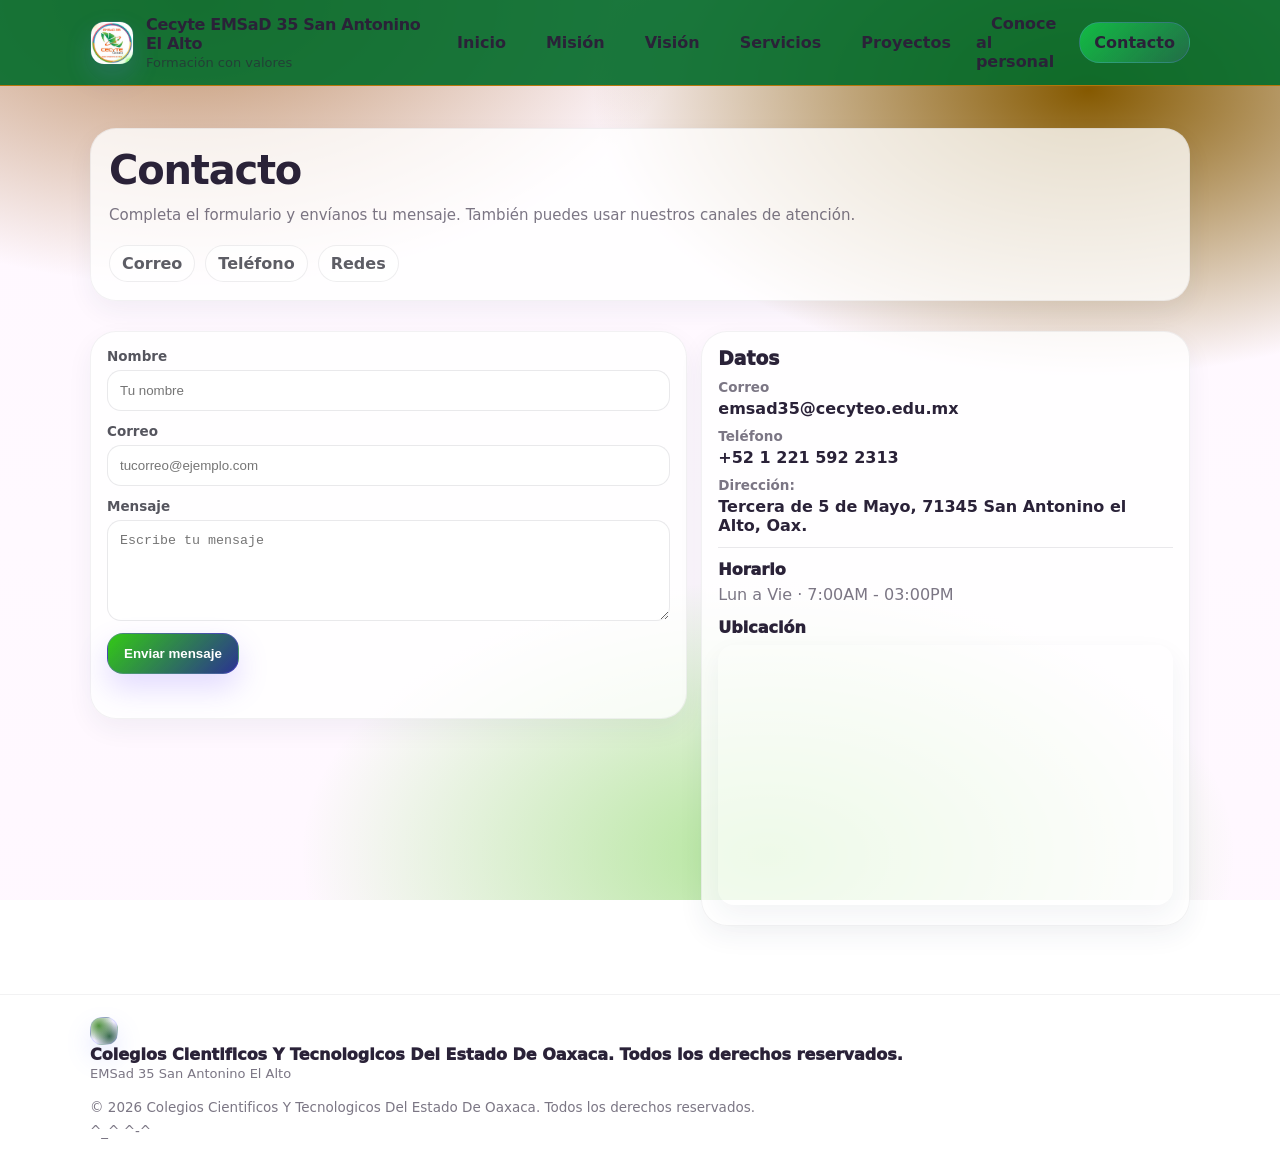
==== commit 26bedd35: "cambios definitivos" ====
--- a/pages/contacto.html
+++ b/pages/contacto.html
@@ -21,7 +21,7 @@
       <div class="brand">
         <img class="brand-logo" src="../img_del_logo/images (1).jpg" alt="Logo Cecyte" />
         <div>
-          <div class="brand-name">Instituto Educativo</div>
+          <div class="brand-name">Cecyte EMSaD 35 San Antonino El Alto</div>
           <div class="brand-tag">Formación con valores</div>
         </div>
       </div>
--- a/Style.css
+++ b/Style.css
@@ -1,5 +1,5 @@
 :root{
-  --bg: #fff7ff;
+  --bg: #05005e;
   --card: rgba(255,255,255,.78);
   --text: #2a2238;
   --muted: rgba(42,34,56,.62);
@@ -8,15 +8,17 @@
 
 
   /* pasteles (rosa/morado/azul) */
-  --p1:#d6f0ff; /* azul cielo */
-  --p2:#e6dbff; /* lavanda */
-  --p3:#ffe0f4; /* rosa */
-  --p4:#fff0fb; /* rosa crema */
-  --p5:#cfe2ff; /* azul claro */
-
-  --primary:#7b5cff; /* morado */
-  --primary-2:#ff5cc8; /* rosa */
-  --ring: rgba(123,92,255,.28);
+  --p1:#0c570df9; /* azul cielo */
+  --p2:#19a400; /* lavanda */
+  --p3:#217c00; /* rosa */
+  --p4:#b47b1f; /* rosa crema */
+  --p5:#e68210b0; /* azul claro */
+
+  /* Institucional: azul mejor (sin morado) */
+  --primary:#097909; /* azul institucional */
+  --primary-2:#e78300bb; /* azul profundo */
+  --ring: rgba(14, 233, 69, 0.28);
+
 
 
   --shadow: 0 16px 40px rgba(35, 43, 78, .12);
@@ -37,18 +39,15 @@
 
   /* Fondo pastel base (sin blanco aburrido) */
   background:
-    radial-gradient(900px 520px at 15% 0%, rgba(237, 118, 195, 0.75) 0%, rgba(255,255,255,0) 55%),
-    radial-gradient(900px 520px at 85% 10%, rgba(128, 98, 199, 0.75) 0%, rgba(255,255,255,0) 55%),
-    radial-gradient(850px 500px at 60% 95%, rgba(118, 168, 242, 0.65) 0%, rgba(255,255,255,0) 55%),
+    radial-gradient(900px 520px at 15% 0%, hsla(30, 95%, 30%, 0.622) 0%, rgba(255, 255, 255, 0) 55%),
+    radial-gradient(900px 520px at 85% 10%, rgb(133, 89, 0) 0%, rgba(255,255,255,0) 55%),
+    radial-gradient(850px 500px at 60% 95%, rgba(60, 201, 0, 0.4) 0%, rgba(255,255,255,0) 55%),
+
     linear-gradient(180deg, rgba(255,247,255,.95) 0%, rgba(255,247,255,.75) 60%, rgba(255,247,255,.92) 100%);
 
   min-height:100vh;
   background-attachment: fixed;
 }
-
-
-
-
 
 @keyframes bgDrift{
   0%{
@@ -61,34 +60,8 @@
   }
 }
 
-/* Ondas suaves detrás del contenido */
-.waves-bg{
-  position: fixed;
-  inset: 0;
-  pointer-events: none;
-  z-index: -1;
-}
-
-/* Fondo animado con ondas */
-.waves-bg{
-  background:
-    radial-gradient(900px 520px at 20% 10%, rgba(255,224,244,.85) 0%, transparent 55%),
-    radial-gradient(900px 560px at 80% 20%, rgba(230,219,255,.80) 0%, transparent 55%),
-    radial-gradient(800px 560px at 60% 90%, rgba(207,226,255,.70) 0%, transparent 55%),
-    linear-gradient(180deg, rgba(255,247,255,.65) 0%, rgba(255,255,255,.92) 100%);
-}
-
-.waves-layer{
-  position: absolute;
-  left: -10%;
-  right: -10%;
-  height: 55vh;
-  bottom: -20vh;
-  opacity: 0.95;
-  background-repeat: repeat-x;
-  background-size: 1400px 320px;
-  filter: saturate(1.05) brightness(1.05);
-}
+
+
 
 /* Brillos/contorno */
 .waves-layer::before{
@@ -100,7 +73,7 @@
     repeating-linear-gradient(
       180deg,
       transparent 0px,
-      rgba(213, 171, 220, 0.55) 2px,
+      rgba(70, 3, 255, 0.55) 2px,
       transparent 6px
     );
   opacity: .65;
@@ -195,8 +168,8 @@
   top: 0;
   z-index: 50;
   backdrop-filter: blur(0px);
-  background: rgba(251,251,255,.78);
-  border-bottom: 1px solid rgba(47,47,58,.06);
+  background: rgba(7, 109, 45, 0.923);
+  border-bottom: 1px solid rgba(227, 121, 0, 0.774);
 }
 
 .header-inner{
@@ -212,7 +185,7 @@
   width: 36px; height: 36px;
   border-radius: 14px;
   background:
-    linear-gradient(135deg, rgba(107,124,255,.25), rgba(141,107,255,.25)),
+    linear-gradient(135deg, rgba(255, 255, 255, 0.25), rgba(141,107,255,.25)),
     radial-gradient(circle at 30% 30%, var(--p3), transparent 58%),
     radial-gradient(circle at 70% 70%, var(--p1), transparent 58%),
     rgba(255,255,255,.6);
@@ -255,18 +228,18 @@
 }
 .nav-link:hover{
   transform: translateY(-1px);
-  background: rgba(255,255,255,.6);
-  border-color: rgba(107,124,255,.22);
+  background: rgb(237, 112, 10);
+  border-color: rgba(236, 134, 0, 0.84);
 }
 .nav-link.active{
-  background: linear-gradient(135deg, rgba(107,124,255,.18), rgba(141,107,255,.12));
+  background: linear-gradient(135deg, rgba(18, 189, 69, 0.982), rgba(141,107,255,.12));
   border-color: rgba(107,124,255,.28);
 }
 
 .nav-toggle{
   display:none;
   border: 1px solid rgba(47,47,58,.10);
-  background: rgba(255,255,255,.55);
+  background: rgb(255, 255, 255);
   border-radius: 14px;
   width: 44px;
   height: 44px;
@@ -318,7 +291,7 @@
 .eyebrow{
   margin:0 0 10px;
   font-weight: 750;
-  color: rgba(47,47,58,.65);
+  color: rgb(47, 47, 58);
 }
 .hero-title{
   margin:0;
@@ -355,7 +328,7 @@
 }
 .btn:focus{ outline: 3px solid var(--ring); outline-offset: 2px; }
 .btn-primary{
-  background: linear-gradient(135deg, rgba(123,92,255,.95), rgba(255,92,200,.88));
+  background: linear-gradient(135deg, rgba(40, 199, 8, 0.95), rgba(13, 22, 131, 0.88));
   color: #fff;
   border-color: rgba(123,92,255,.35);
   box-shadow: 0 14px 30px rgba(123,92,255,.22);
@@ -709,8 +682,126 @@
   transition: transform .45s ease, filter .45s ease;
 }
 
+/* Proyectos PEC */
+.glow-title{
+  background: linear-gradient(90deg, #2dd4bf, #60a5fa, #1e90ff);
+
+  -webkit-background-clip: text;
+  background-clip: text;
+  color: transparent;
+  text-shadow:
+    0 0 10px rgba(123,92,255,.25),
+    0 0 26px rgba(179,77,255,.22);
+  filter: drop-shadow(0 0 6px rgba(123,92,255,.18));
+}
+
+.pec-grid{
+  display:grid;
+  grid-template-columns: repeat(2, 1fr);
+  gap: 14px;
+}
+
+@media (max-width: 980px){
+  .pec-grid{ grid-template-columns: 1fr; }
+}
+
+.pec-project{
+  padding: 16px;
+}
+
+.pec-project-head{ margin-bottom: 10px; }
+
+.pec-project-title-row{
+  display:flex;
+  align-items:center;
+  justify-content: space-between;
+  gap: 12px;
+}
+
+.pec-project-title{ margin:0; font-size: 16px; font-weight: 950; letter-spacing: -0.01em; }
+
+.pec-badge{
+  padding: 8px 12px;
+  border-radius: 999px;
+  background: linear-gradient(135deg, rgba(45,212,191,.18), rgba(96,165,250,.12));
+  border: 1px solid rgba(30,144,255,.22);
+
+  font-weight: 850;
+  color: rgba(47,47,58,.86);
+  white-space: nowrap;
+}
+
+.pec-badge-pink{
+  background: linear-gradient(135deg, rgba(255,92,200,.18), rgba(179,77,255,.12));
+  border-color: rgba(255,92,200,.25);
+}
+
+/* Borbujas */
+.pec-bubbles{
+  display:grid;
+  grid-template-columns: repeat(2, 1fr);
+  gap: 12px;
+}
+
+@media (max-width: 720px){
+  .pec-bubbles{ grid-template-columns: 1fr; }
+}
+
+.pec-bubble{
+  background: rgba(255,255,255,.62);
+  border: 1px solid rgba(47,47,58,.06);
+  border-radius: 18px;
+  padding: 14px;
+  box-shadow: 0 10px 26px rgba(35, 43, 78, .04);
+  transition: transform .22s ease, box-shadow .22s ease, border-color .22s ease;
+}
+
+.pec-project:hover .pec-bubble{
+  border-color: rgba(45,212,191,.22);
+}
+
+.pec-bubble:hover{
+  transform: translateY(-4px);
+  box-shadow: 0 16px 40px rgba(35, 43, 78, .10);
+  border-color: rgba(43, 144, 245, 0.63);
+}
+
+
+.pec-box-title{
+  font-weight: 950;
+  font-size: 12.5px;
+  letter-spacing: .08em;
+  color: rgba(47,47,58,.65);
+  margin-bottom: 8px;
+}
+
+.pec-list{
+  margin: 0;
+  padding-left: 18px;
+  color: rgba(47,47,58,.82);
+  line-height: 1.55;
+  font-size: 13.8px;
+}
+
+.pec-bubble-accent{
+  background:
+    radial-gradient(300px 140px at 20% 0%, rgba(231,220,255,.65), transparent 55%),
+    rgba(255,255,255,.62);
+}
+
+.pec-bubble-highlight{
+  background:
+    radial-gradient(300px 160px at 10% 0%, rgba(45,212,191,.18), transparent 55%),
+    radial-gradient(260px 140px at 90% 10%, rgba(30,144,255,.18), transparent 55%),
+    rgba(255,255,255,.62);
+  border-color: rgba(30,144,255,.22);
+}
+
+
+
 /* Personal cards */
 .profile-img{
+
   width: 66px;
   height: 66px;
   border-radius: 22px;
